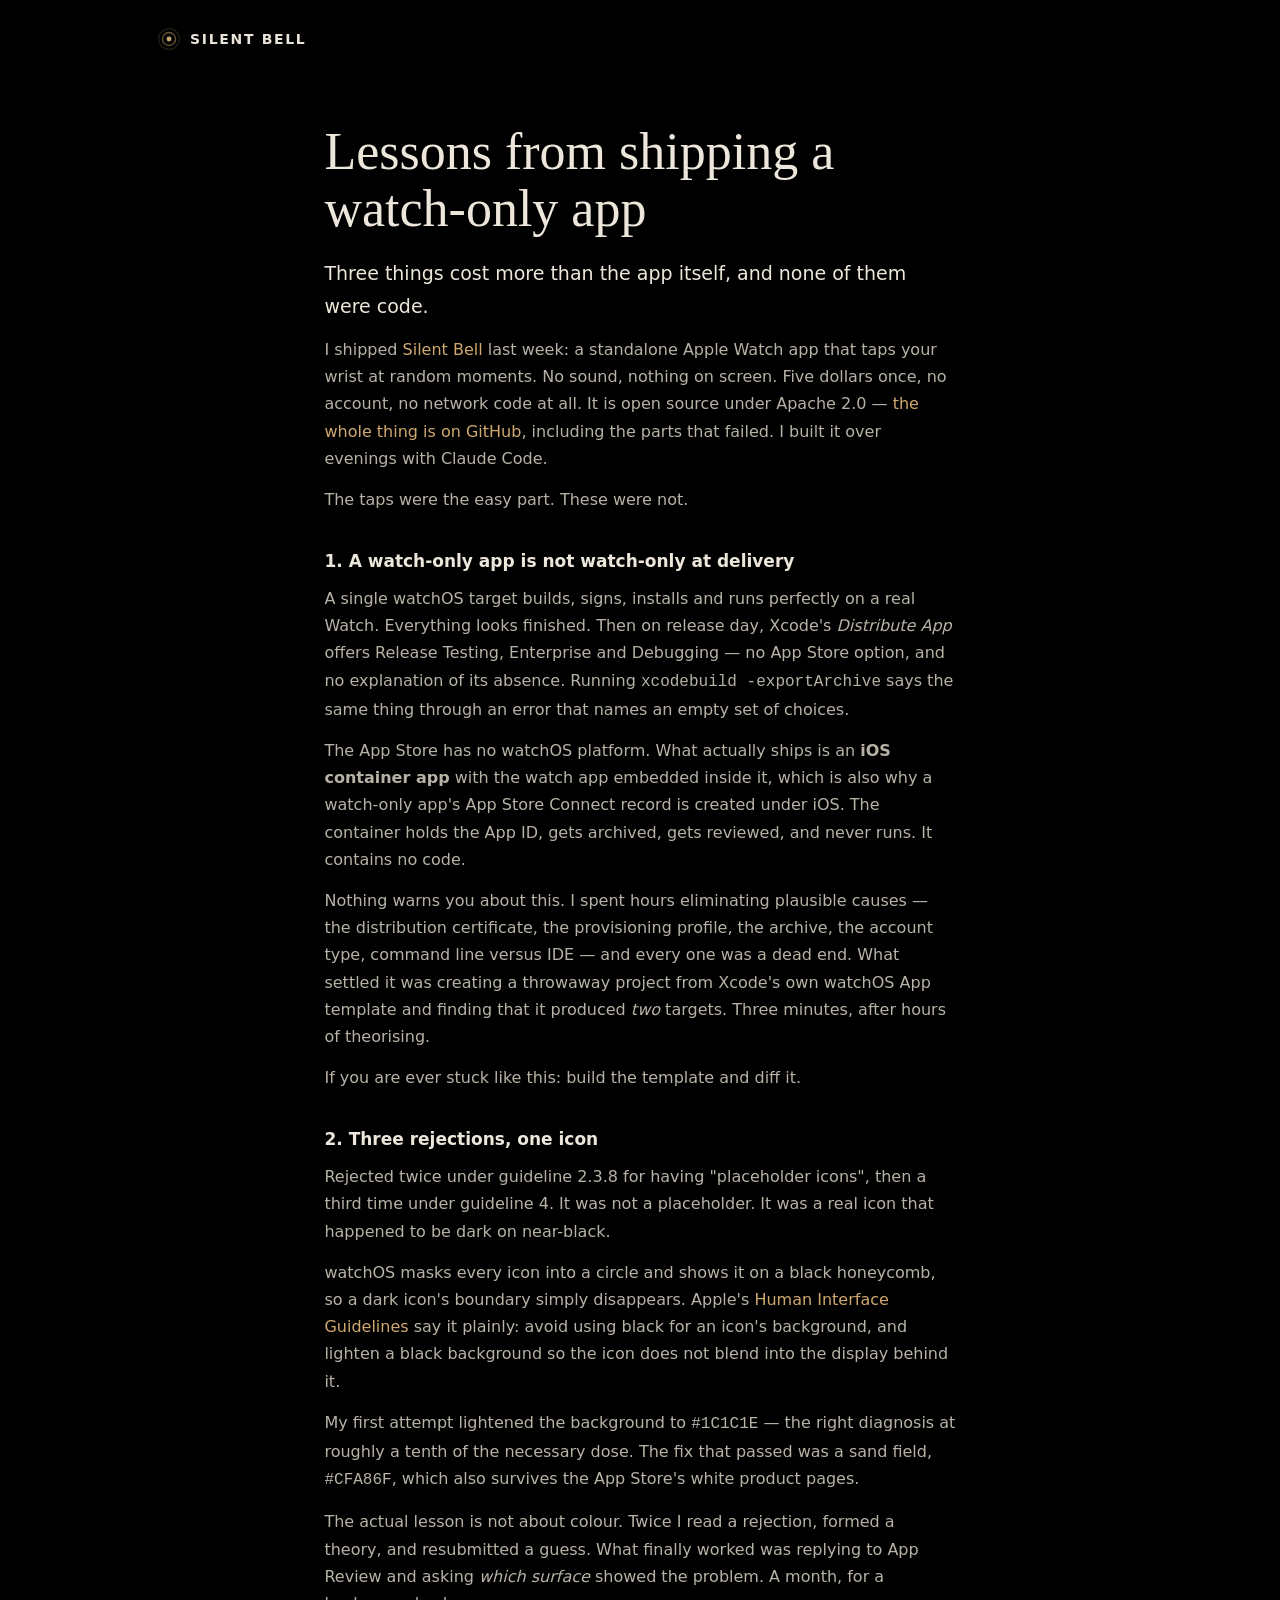
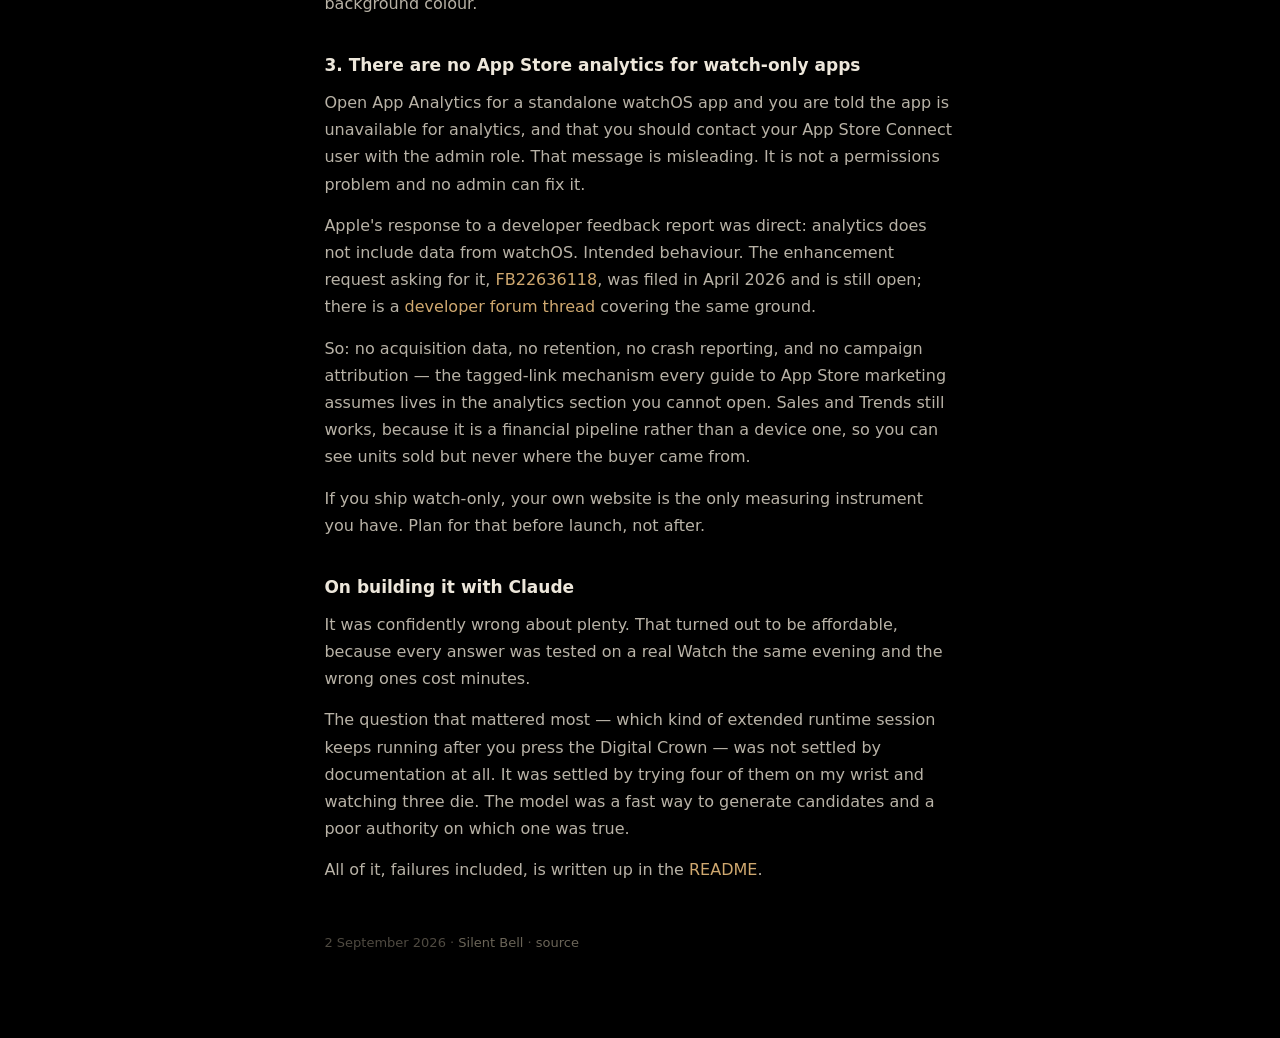
==== website/lessons.html @ 14e0e386 "Add the lessons writeup, for Hacker News and anywhere after it Three things that cost more than the " ====
<!DOCTYPE html>
<html lang="en">
<head>
<meta charset="utf-8">
<meta name="viewport" content="width=device-width, initial-scale=1">
<title>Lessons from shipping a watch-only app — Silent Bell</title>
<meta name="description" content="Three things that cost more than the code when shipping a standalone Apple Watch app: the iOS container nobody mentions, three rejections for one icon, and no App Store analytics at all.">
<link rel="canonical" href="https://silentbell.app/lessons.html">

<!-- Social preview -->
<meta property="og:type" content="article">
<meta property="og:url" content="https://silentbell.app/lessons.html">
<meta property="og:title" content="Lessons from shipping a watch-only app, built with Claude">
<meta property="og:description" content="The iOS container nobody mentions, three rejections for one icon, and no App Store analytics at all.">
<meta property="og:image" content="https://silentbell.app/og.png">
<meta name="twitter:card" content="summary_large_image">

<link rel="icon" href="favicon.svg" type="image/svg+xml">
<link rel="apple-touch-icon" href="apple-touch-icon.png">
<link rel="stylesheet" href="fonts/newsreader.css">
<link rel="stylesheet" href="style.css">
</head>
<body>

<header class="wrap" style="margin:0 auto;padding:28px clamp(20px,5vw,48px);display:flex;align-items:center;gap:10px">
  <a href="/" style="display:flex;align-items:center;gap:10px">
    <svg width="22" height="22" viewBox="0 0 64 64" aria-hidden="true">
      <circle cx="32" cy="32" r="7" fill="#CFA86F"></circle>
      <circle cx="32" cy="32" r="19" fill="none" stroke="#CFA86F" stroke-opacity="0.5" stroke-width="4"></circle>
      <circle cx="32" cy="32" r="30" fill="none" stroke="#CFA86F" stroke-opacity="0.2" stroke-width="3"></circle>
    </svg>
    <span style="font-size:14px;font-weight:600;letter-spacing:.12em;color:#E8E2D8">SILENT BELL</span>
  </a>
</header>

<main class="prose">
  <h1 class="serif">Lessons from shipping a watch-only app</h1>

  <p class="lede">Three things cost more than the app itself, and none of them were code.</p>

  <p>I shipped <a href="/">Silent Bell</a> last week: a standalone Apple Watch app that taps your wrist at random moments. No sound, nothing on screen. Five dollars once, no account, no network code at all. It is open source under Apache&nbsp;2.0 — <a href="https://github.com/jakublipinski/Silent-Bell">the whole thing is on GitHub</a>, including the parts that failed. I built it over evenings with Claude Code.</p>

  <p>The taps were the easy part. These were not.</p>

  <h2>1. A watch-only app is not watch-only at delivery</h2>

  <p>A single watchOS target builds, signs, installs and runs perfectly on a real Watch. Everything looks finished. Then on release day, Xcode's <em>Distribute App</em> offers Release Testing, Enterprise and Debugging — no App Store option, and no explanation of its absence. Running <code>xcodebuild&nbsp;-exportArchive</code> says the same thing through an error that names an empty set of choices.</p>

  <p>The App Store has no watchOS platform. What actually ships is an <strong>iOS container app</strong> with the watch app embedded inside it, which is also why a watch-only app's App Store Connect record is created under iOS. The container holds the App ID, gets archived, gets reviewed, and never runs. It contains no code.</p>

  <p>Nothing warns you about this. I spent hours eliminating plausible causes — the distribution certificate, the provisioning profile, the archive, the account type, <span style="white-space:nowrap">command line versus IDE</span> — and every one was a dead end. What settled it was creating a throwaway project from Xcode's own watchOS App template and finding that it produced <em>two</em> targets. Three minutes, after hours of theorising.</p>

  <p>If you are ever stuck like this: build the template and diff it.</p>

  <h2>2. Three rejections, one icon</h2>

  <p>Rejected twice under guideline 2.3.8 for having "placeholder icons", then a third time under guideline 4. It was not a placeholder. It was a real icon that happened to be dark on near-black.</p>

  <p>watchOS masks every icon into a circle and shows it on a black honeycomb, so a dark icon's boundary simply disappears. Apple's <a href="https://developer.apple.com/design/human-interface-guidelines/app-icons">Human Interface Guidelines</a> say it plainly: avoid using black for an icon's background, and lighten a black background so the icon does not blend into the display behind it.</p>

  <p>My first attempt lightened the background to <code>#1C1C1E</code> — the right diagnosis at roughly a tenth of the necessary dose. The fix that passed was a sand field, <code>#CFA86F</code>, which also survives the App Store's white product pages.</p>

  <p>The actual lesson is not about colour. Twice I read a rejection, formed a theory, and resubmitted a guess. What finally worked was replying to App Review and asking <em>which surface</em> showed the problem. A month, for a background colour.</p>

  <h2>3. There are no App Store analytics for watch-only apps</h2>

  <p>Open App Analytics for a standalone watchOS app and you are told the app is unavailable for analytics, and that you should contact your App Store Connect user with the admin role. That message is misleading. It is not a permissions problem and no admin can fix it.</p>

  <p>Apple's response to a developer feedback report was direct: analytics does not include data from watchOS. Intended behaviour. The enhancement request asking for it, <a href="https://openradar.appspot.com/FB22636118">FB22636118</a>, was filed in April 2026 and is still open; there is a <a href="https://developer.apple.com/forums/thread/820519">developer forum thread</a> covering the same ground.</p>

  <p>So: no acquisition data, no retention, no crash reporting, and no campaign attribution — the tagged-link mechanism every guide to App Store marketing assumes lives in the analytics section you cannot open. Sales and Trends still works, because it is a financial pipeline rather than a device one, so you can see units sold but never where the buyer came from.</p>

  <p>If you ship watch-only, your own website is the only measuring instrument you have. Plan for that before launch, not after.</p>

  <h2>On building it with Claude</h2>

  <p>It was confidently wrong about plenty. That turned out to be affordable, because every answer was tested on a real Watch the same evening and the wrong ones cost minutes.</p>

  <p>The question that mattered most — which kind of extended runtime session keeps running after you press the Digital Crown — was not settled by documentation at all. It was settled by trying four of them on my wrist and watching three die. The model was a fast way to generate candidates and a poor authority on which one was true.</p>

  <p>All of it, failures included, is written up in the <a href="https://github.com/jakublipinski/Silent-Bell">README</a>.</p>

  <p class="meta">2 September 2026 · <a href="/" style="color:#6b6558">Silent Bell</a> · <a href="https://github.com/jakublipinski/Silent-Bell" style="color:#6b6558">source</a></p>
</main>

<!-- GoatCounter: aggregate visit counts, no cookies, no personal data. The
     script is self-hosted like the fonts, so the only request to a third
     party is the count itself. See privacy.html. -->
<script data-goatcounter="https://silentbell.goatcounter.com/count"
        async src="/count.js"></script>
</body>
</html>
---- website/fonts/newsreader.css ----
@font-face {
  font-family: 'Newsreader';
  font-style: italic;
  font-weight: 300 400;
  font-display: swap;
  src: url(fonts/newsreader-italic.woff2) format('woff2');
  unicode-range: U+0000-00FF, U+0131, U+0152-0153, U+02BB-02BC, U+02C6, U+02DA, U+02DC, U+0304, U+0308, U+0329, U+2000-206F, U+20AC, U+2122, U+2191, U+2193, U+2212, U+2215, U+FEFF, U+FFFD;
}
@font-face {
  font-family: 'Newsreader';
  font-style: normal;
  font-weight: 300 500;
  font-display: swap;
  src: url(fonts/newsreader-normal.woff2) format('woff2');
  unicode-range: U+0000-00FF, U+0131, U+0152-0153, U+02BB-02BC, U+02C6, U+02DA, U+02DC, U+0304, U+0308, U+0329, U+2000-206F, U+20AC, U+2122, U+2191, U+2193, U+2212, U+2215, U+FEFF, U+FFFD;
}
---- website/style.css ----
/* Silent Bell — shared styles.
   Newsreader is self-hosted (see fonts/newsreader.css): a site whose claim is
   "no network, no analytics" should not hand every visitor's IP to a third party.
   This stylesheet plus that font file are the only assets the pages request. */

body {
  margin: 0;
  background: #000;
  font-family: -apple-system, 'Helvetica Neue', system-ui, sans-serif;
  color: #B8B2A6;
  -webkit-font-smoothing: antialiased;
}
a { color: #CFA86F; text-decoration: none; }
a:hover { color: #E0BD88; }
::selection { background: rgba(207,168,111,.25); }
:focus-visible { outline: 2px solid #CFA86F; outline-offset: 3px; border-radius: 4px; }

h1, .serif { font-family: 'Newsreader', ui-serif, Georgia, serif; }
.rule { border-top: 1px solid rgba(232,226,216,.08); }
.wrap { width: 100%; max-width: 1060px; box-sizing: border-box; }
.pill {
  font-size: 14px; color: #B8B2A6;
  border: 1px solid rgba(232,226,216,.14);
  border-radius: 20px; padding: 9px 18px;
}
.eyebrow { font-size: 13px; font-weight: 600; letter-spacing: .14em; color: #8a8378; }
.beat-n { font-family: 'Newsreader', ui-serif, Georgia, serif; font-style: italic; font-size: 17px; color: #CFA86F; }
.beat-t { font-size: 18px; font-weight: 600; color: #EDE7DB; margin-top: 10px; }
.beat-d { font-size: 15px; line-height: 1.65; color: #9d968a; margin-top: 8px; }

/* Text pages (privacy, support) */
.prose { max-width: 62ch; margin: 0 auto; padding: 0 clamp(20px,5vw,48px) clamp(64px,10vh,110px); }
.prose h1 {
  font-weight: 300; font-size: clamp(34px,5vw,52px); line-height: 1.1;
  color: #EDE7DB; margin: clamp(24px,5vh,48px) 0 0;
}
.prose h2 {
  font-size: 17px; font-weight: 600; color: #EDE7DB;
  margin: 38px 0 0;
  /* Linked-to headings (e.g. support.html#refund) shouldn't sit flush
     against the top of the viewport. */
  scroll-margin-top: 24px;
}
.prose p, .prose li { font-size: 16px; line-height: 1.7; color: #B8B2A6; }
.prose p { margin: 14px 0 0; }
.prose ul, .prose ol { margin: 12px 0 0; padding-left: 20px; }
.prose li { margin: 6px 0; }
.prose .lede { font-size: 19px; color: #EDE7DB; margin-top: 20px; }
.prose .meta { font-size: 13px; color: #4f4a41; margin-top: 48px; }
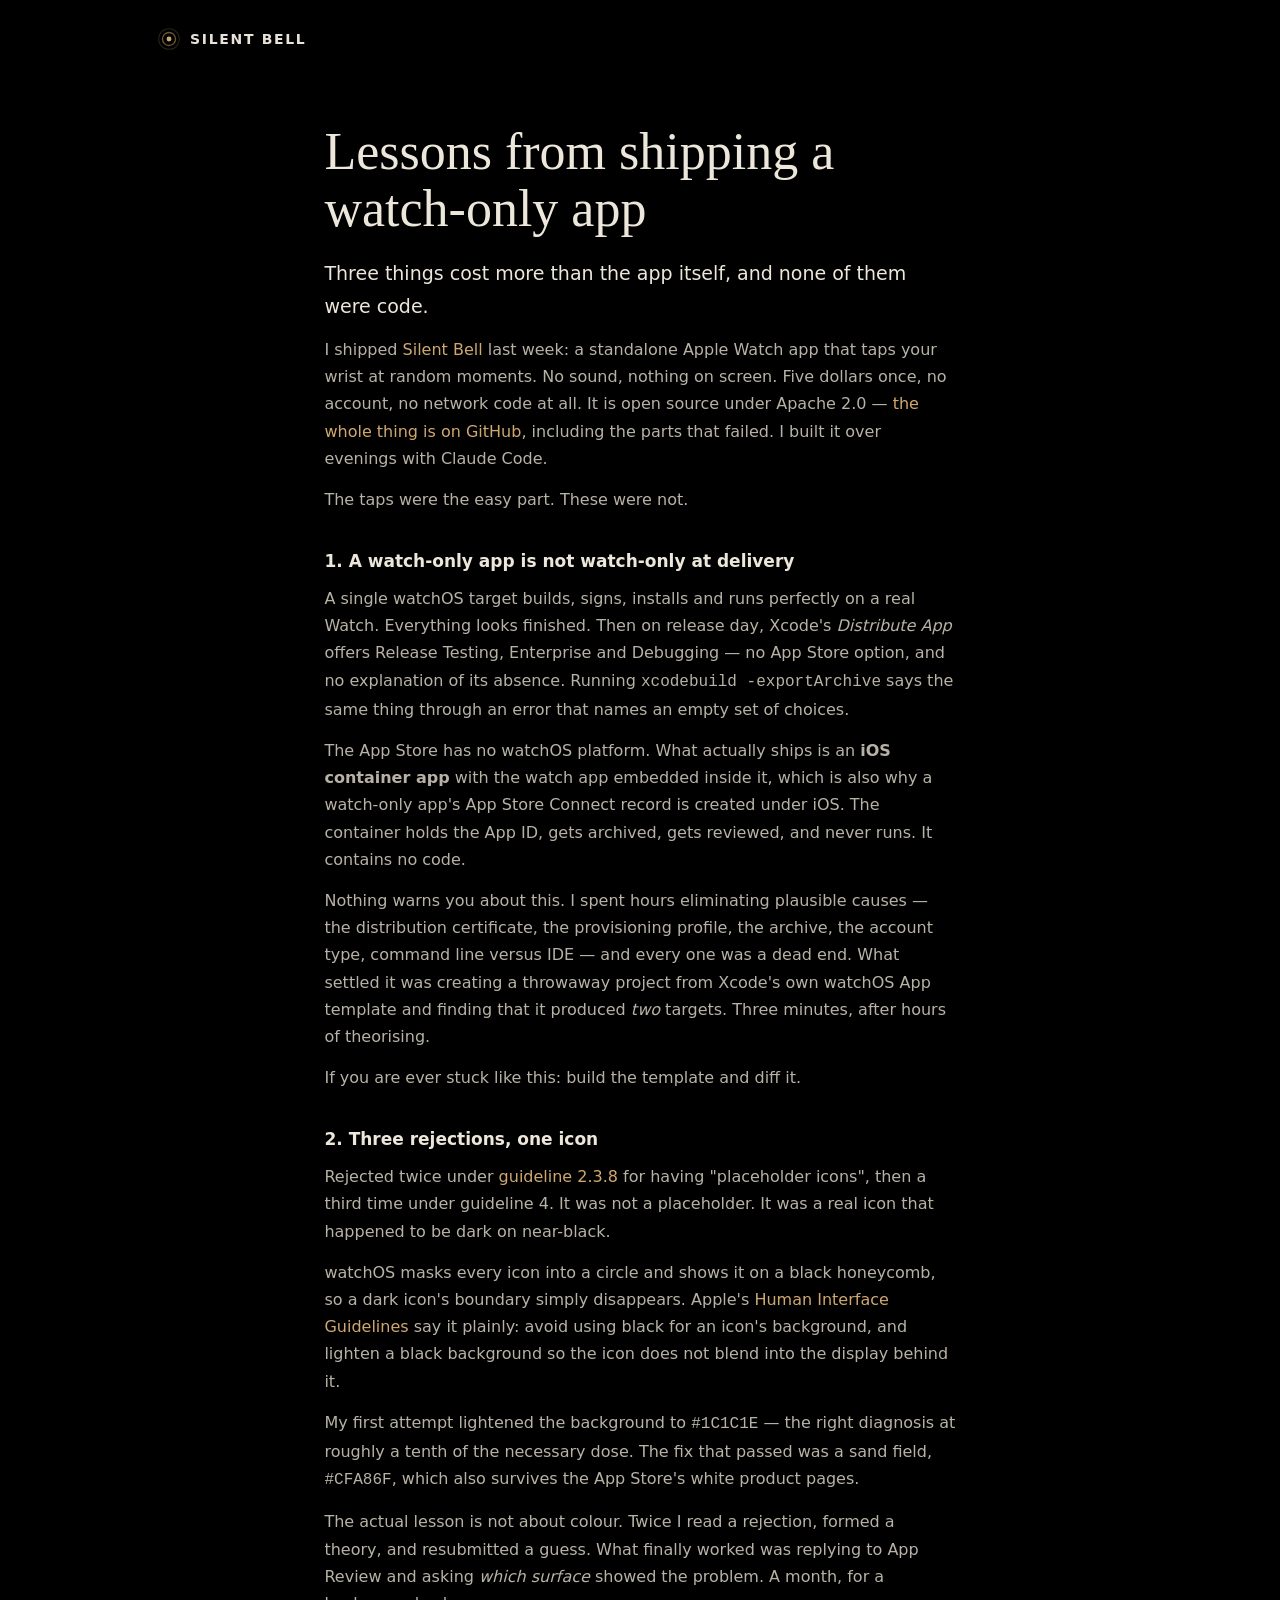
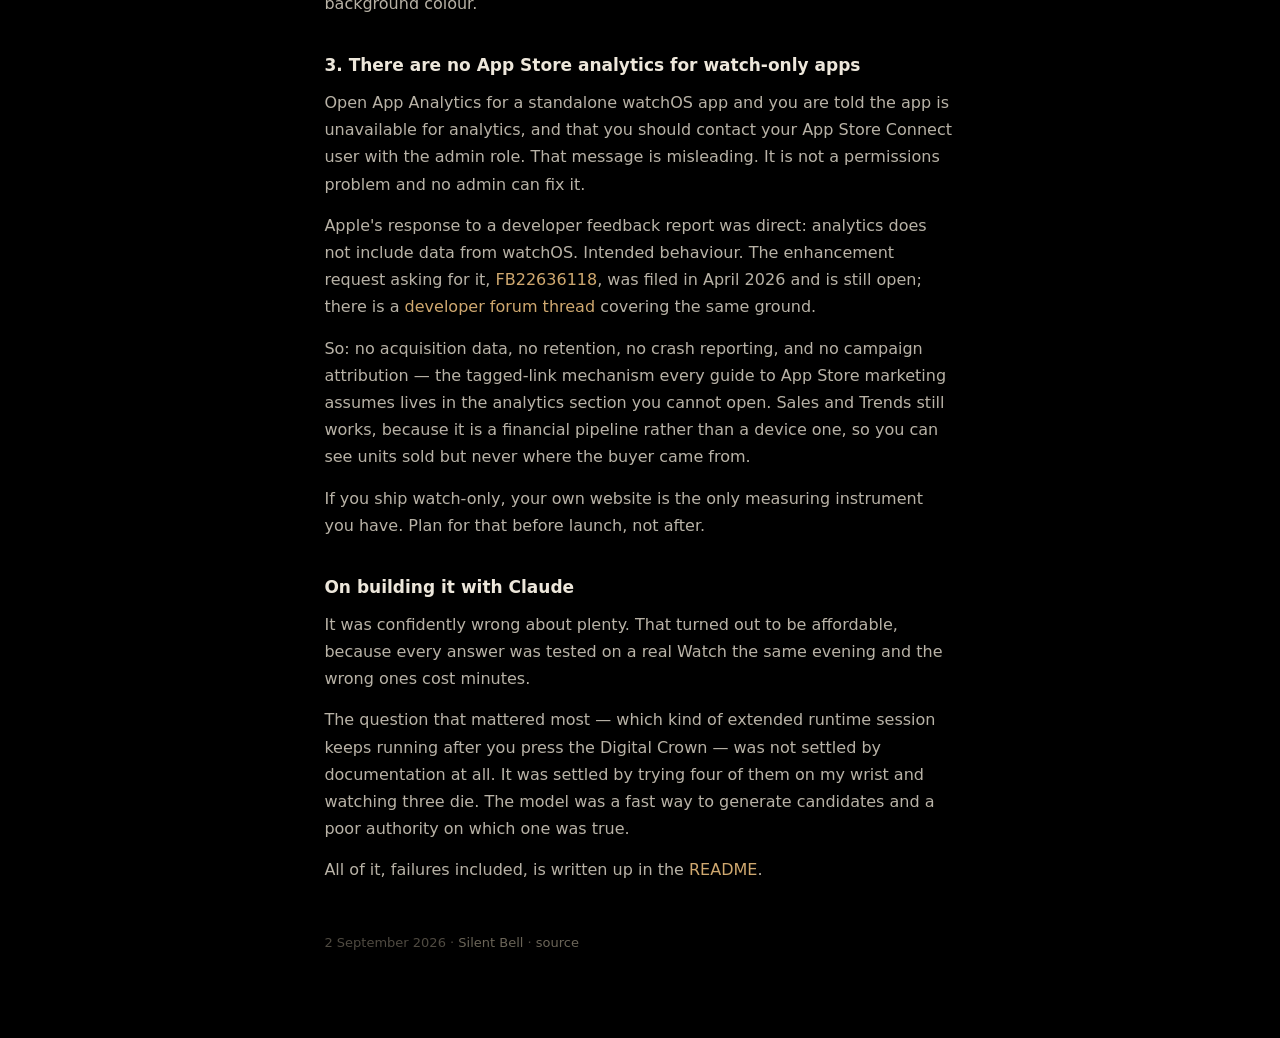
==== commit 88375d05: "Link guideline 2.3.8 to the App Store Review Guidelines The claim is that the rejection reason was w" ====
--- a/website/lessons.html
+++ b/website/lessons.html
@@ -54,7 +54,7 @@
 
   <h2>2. Three rejections, one icon</h2>
 
-  <p>Rejected twice under guideline 2.3.8 for having "placeholder icons", then a third time under guideline 4. It was not a placeholder. It was a real icon that happened to be dark on near-black.</p>
+  <p>Rejected twice under <a href="https://developer.apple.com/app-store/review/guidelines/#2.3.8">guideline 2.3.8</a> for having "placeholder icons", then a third time under guideline 4. It was not a placeholder. It was a real icon that happened to be dark on near-black.</p>
 
   <p>watchOS masks every icon into a circle and shows it on a black honeycomb, so a dark icon's boundary simply disappears. Apple's <a href="https://developer.apple.com/design/human-interface-guidelines/app-icons">Human Interface Guidelines</a> say it plainly: avoid using black for an icon's background, and lighten a black background so the icon does not blend into the display behind it.</p>
 
